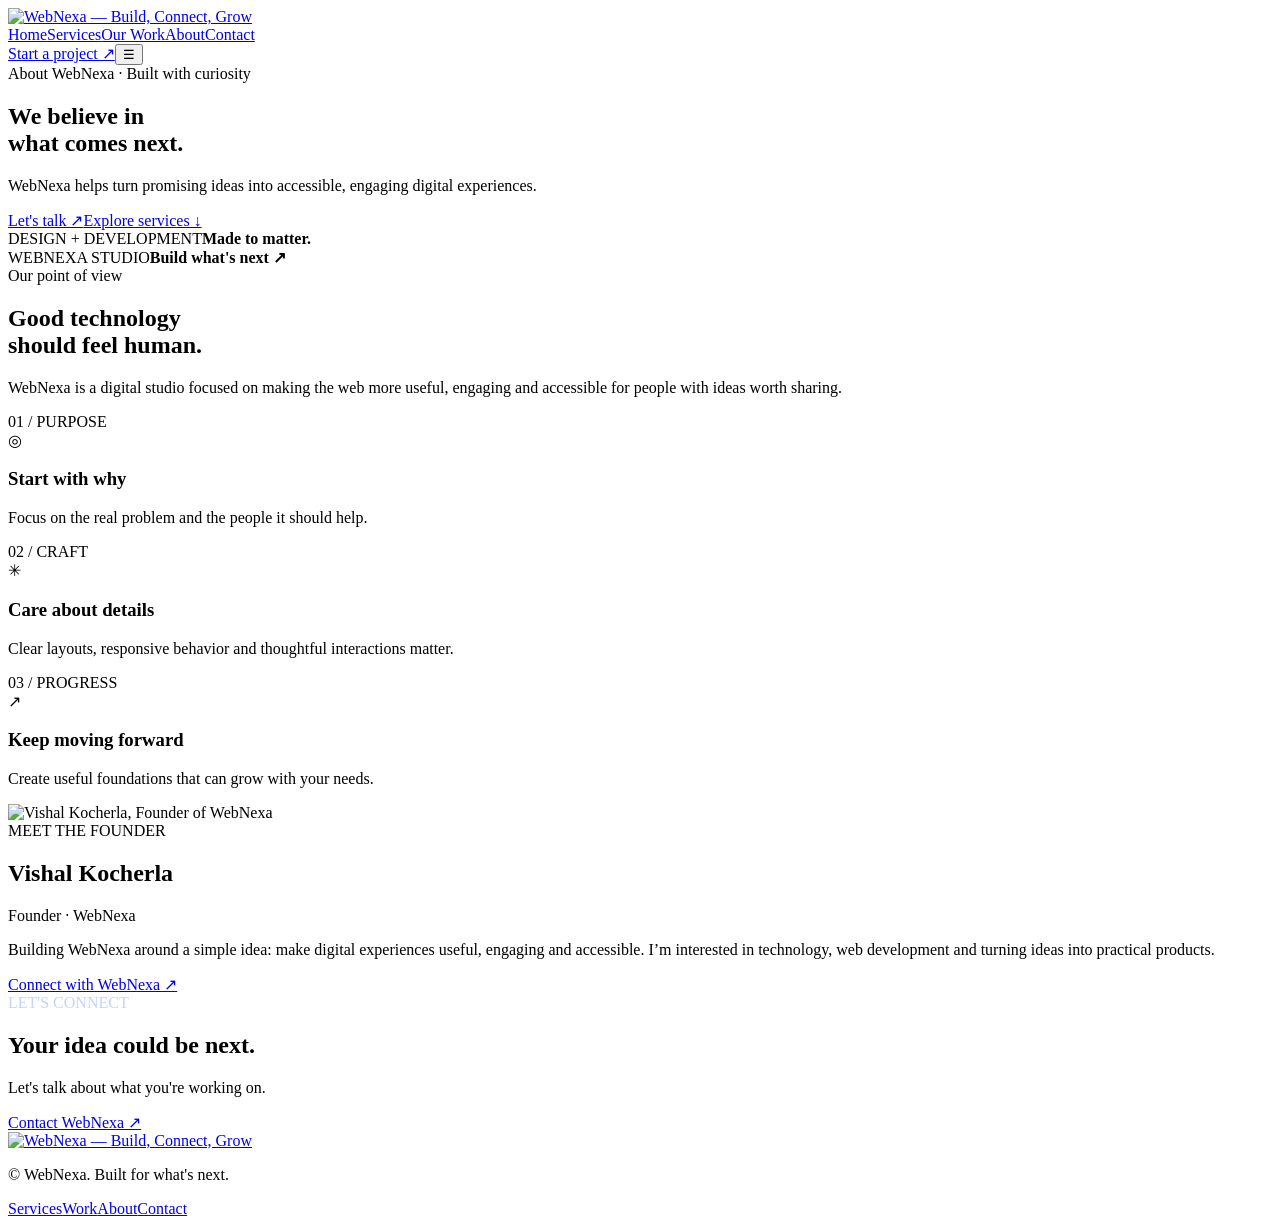
==== about.html @ ec979668 "Add files via upload" ====
<!doctype html><html lang="en"><head><meta charset="utf-8"><meta name="viewport" content="width=device-width,initial-scale=1"><title>About | WebNexa</title><meta name="description" content="Learn about WebNexa, founded by Vishal Kocherla."><link rel="icon" href="assets/favicon.svg" type="image/svg+xml"><link rel="stylesheet" href="css/style.css"></head><body><header class="topbar"><div class="wrap nav"><a class="brand" href="index.html" aria-label="WebNexa home"><img class="brand-logo" src="assets/webnexa-logo.svg" alt="WebNexa — Build, Connect, Grow"></a><nav class="navlinks" id="navlinks"><a href="index.html">Home</a><a href="services.html">Services</a><a href="work.html">Our Work</a><a href="about.html">About</a><a href="contact.html">Contact</a></nav><a class="navcta" href="contact.html">Start a project ↗</a><button class="menu" id="menu" aria-label="Toggle menu">☰</button></div></header><main><section class="hero"><div class="wrap hero-grid"><div><div class="eyebrow"><span class="pulse"></span>About WebNexa · Built with curiosity</div><h1>We believe in<br><span class="grad">what comes next.</span></h1><p>WebNexa helps turn promising ideas into accessible, engaging digital experiences.</p><div class="hero-actions"><a class="btn" href="contact.html">Let's talk ↗</a><a class="btn secondary" href="services.html">Explore services ↓</a></div></div><div class="visual"><div class="orbit"></div><div class="orb"></div><div class="floatcard fc1"><span>DESIGN + DEVELOPMENT</span><b>Made to matter.</b></div><div class="floatcard fc2"><span>WEBNEXA STUDIO</span><b>Build what's next ↗</b></div></div></div></section><section class="section"><div class="wrap"><div class="section-head reveal"><div><div class="kicker">Our point of view</div><h2>Good technology<br>should feel human.</h2></div><p>WebNexa is a digital studio focused on making the web more useful, engaging and accessible for people with ideas worth sharing.</p></div><div class="cards"><article class="card reveal"><span class="num">01 / PURPOSE</span><div class="ico">◎</div><h3>Start with why</h3><p>Focus on the real problem and the people it should help.</p></article><article class="card reveal"><span class="num">02 / CRAFT</span><div class="ico">✳</div><h3>Care about details</h3><p>Clear layouts, responsive behavior and thoughtful interactions matter.</p></article><article class="card reveal"><span class="num">03 / PROGRESS</span><div class="ico">↗</div><h3>Keep moving forward</h3><p>Create useful foundations that can grow with your needs.</p></article></div></div></section><section class="section dark founder-section"><div class="wrap"><div class="founder-profile reveal"><div class="founder-photo-frame"><img src="assets/vishal-kocherla.jpeg" alt="Vishal Kocherla, Founder of WebNexa" class="founder-photo" loading="lazy"></div><div class="founder-copy"><div class="kicker">MEET THE FOUNDER</div><h2>Vishal Kocherla</h2><p class="founder-role">Founder · WebNexa</p><p>Building WebNexa around a simple idea: make digital experiences useful, engaging and accessible. I’m interested in technology, web development and turning ideas into practical products.</p><a class="btn" href="contact.html">Connect with WebNexa ↗</a></div></div></div></section><section class="cta"><div class="wrap"><div class="cta-box reveal"><div class="kicker" style="color:#c4d2ff">LET'S CONNECT</div><h2>Your idea could be next.</h2><p>Let's talk about what you're working on.</p><a class="btn" href="contact.html">Contact WebNexa ↗</a></div></div></section></main><footer><div class="wrap foot"><div><a class="brand" href="index.html" aria-label="WebNexa home"><img class="brand-logo" src="assets/webnexa-logo.svg" alt="WebNexa — Build, Connect, Grow"></a><p>© <span id="year"></span> WebNexa. Built for what's next.</p></div><div class="footlinks"><a href="services.html">Services</a><a href="work.html">Work</a><a href="about.html">About</a><a href="contact.html">Contact</a></div></div></footer><script src="js/site.js"></script></body></html>
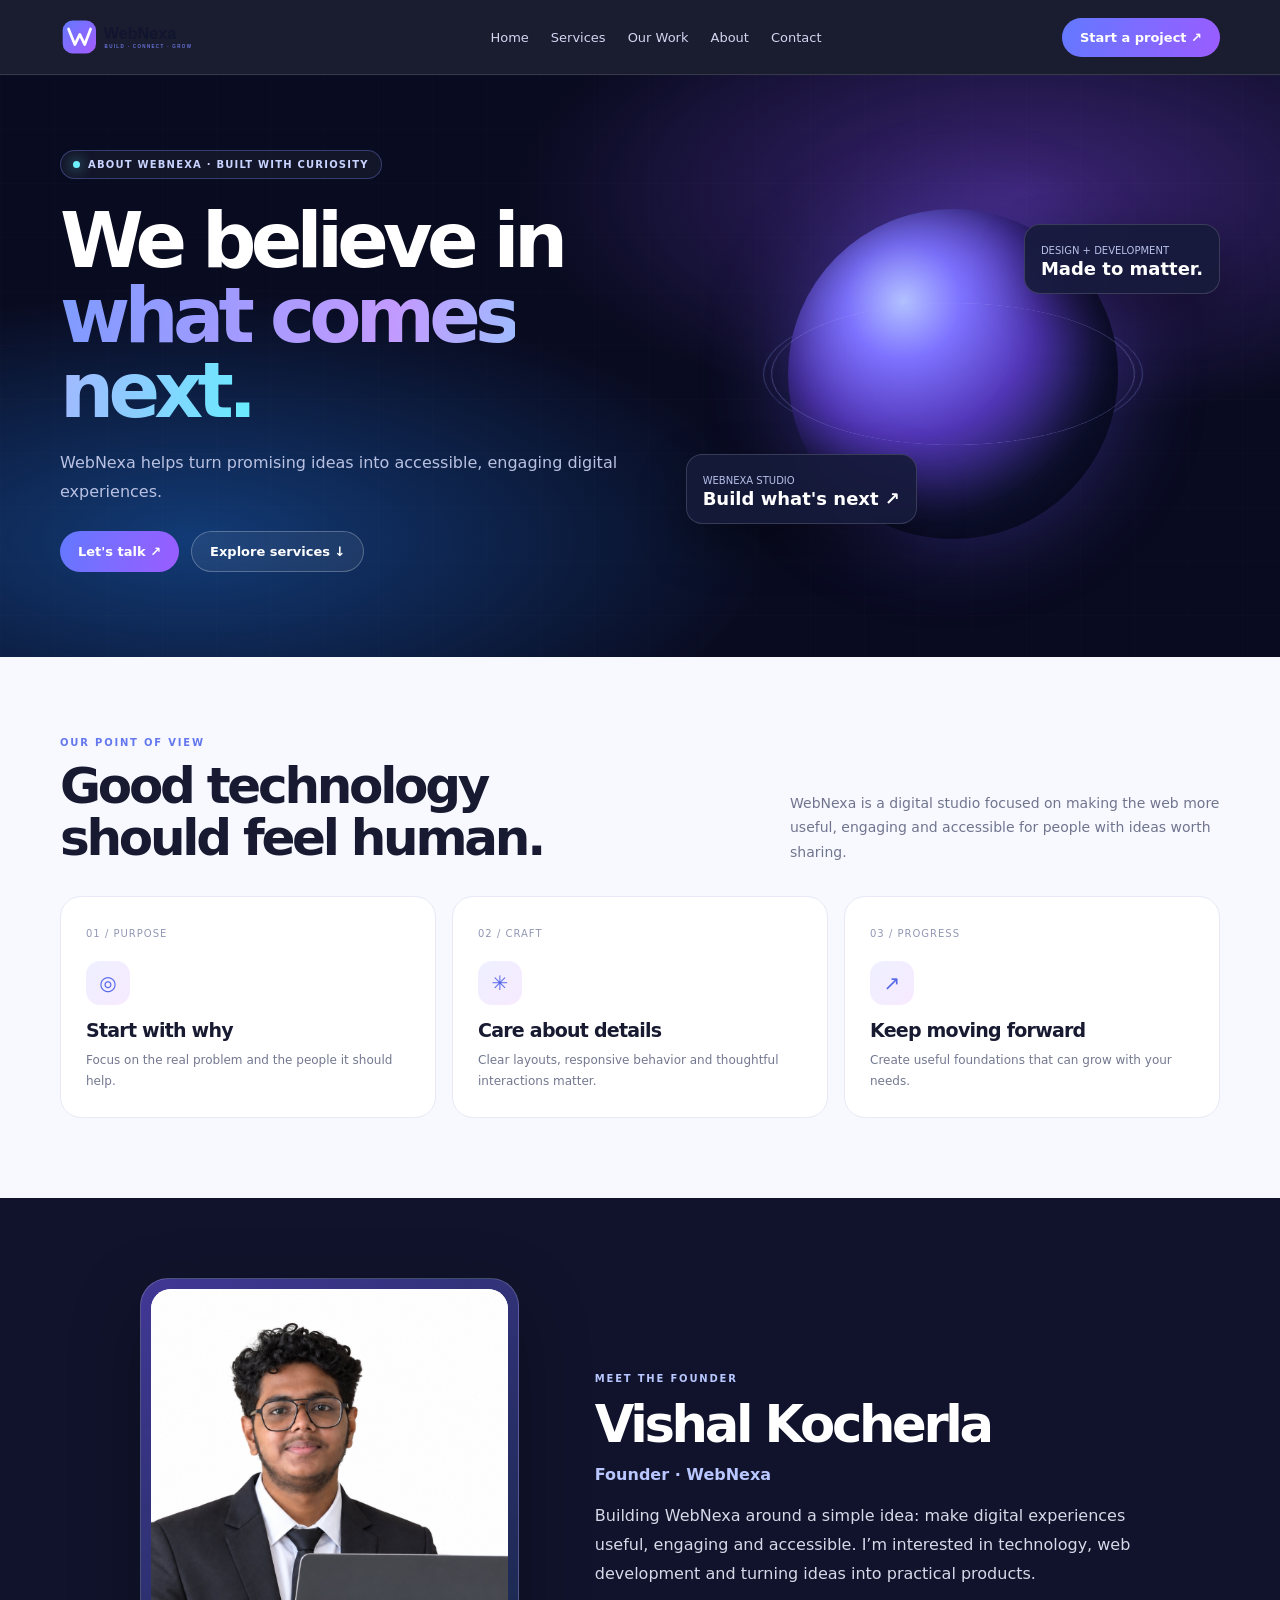
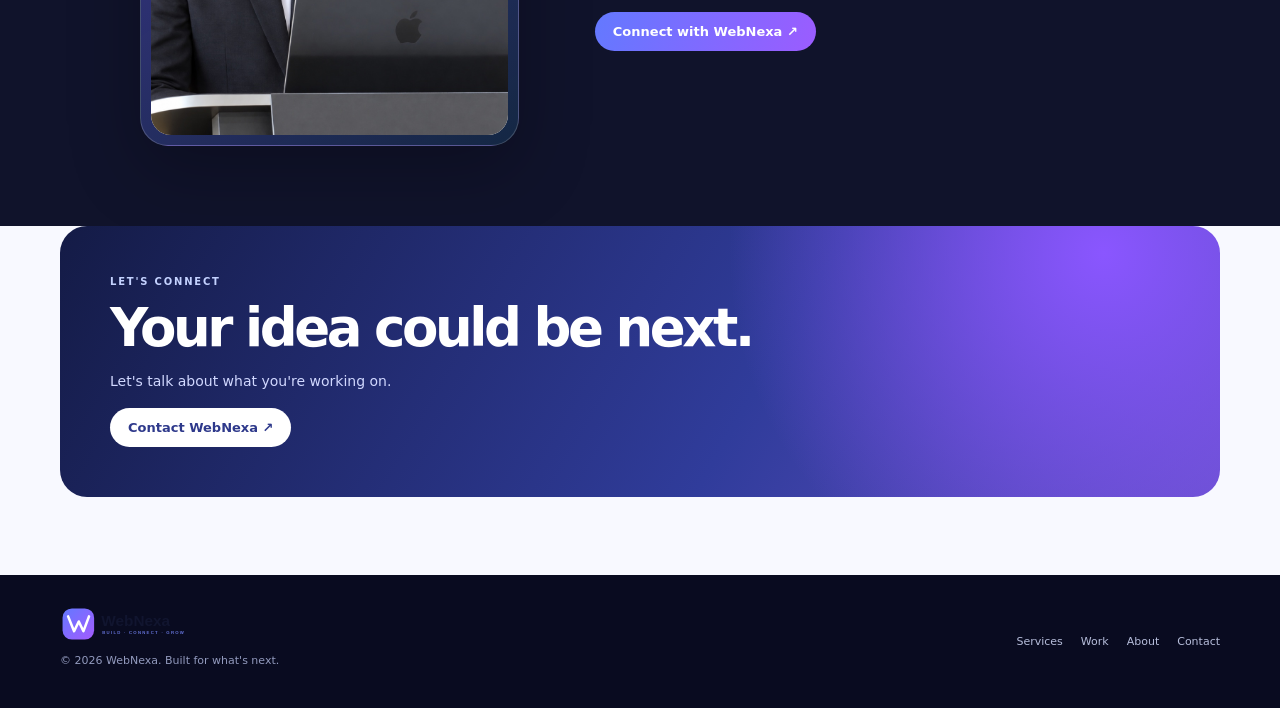
==== commit 8bfd80a7: "Add files via upload" ====
--- a/about.html
+++ b/about.html
@@ -1 +1 @@
-<!doctype html><html lang="en"><head><meta charset="utf-8"><meta name="viewport" content="width=device-width,initial-scale=1"><title>About | WebNexa</title><meta name="description" content="Learn about WebNexa, founded by Vishal Kocherla."><link rel="icon" href="assets/favicon.svg" type="image/svg+xml"><link rel="stylesheet" href="css/style.css"></head><body><header class="topbar"><div class="wrap nav"><a class="brand" href="index.html" aria-label="WebNexa home"><img class="brand-logo" src="assets/webnexa-logo.svg" alt="WebNexa — Build, Connect, Grow"></a><nav class="navlinks" id="navlinks"><a href="index.html">Home</a><a href="services.html">Services</a><a href="work.html">Our Work</a><a href="about.html">About</a><a href="contact.html">Contact</a></nav><a class="navcta" href="contact.html">Start a project ↗</a><button class="menu" id="menu" aria-label="Toggle menu">☰</button></div></header><main><section class="hero"><div class="wrap hero-grid"><div><div class="eyebrow"><span class="pulse"></span>About WebNexa · Built with curiosity</div><h1>We believe in<br><span class="grad">what comes next.</span></h1><p>WebNexa helps turn promising ideas into accessible, engaging digital experiences.</p><div class="hero-actions"><a class="btn" href="contact.html">Let's talk ↗</a><a class="btn secondary" href="services.html">Explore services ↓</a></div></div><div class="visual"><div class="orbit"></div><div class="orb"></div><div class="floatcard fc1"><span>DESIGN + DEVELOPMENT</span><b>Made to matter.</b></div><div class="floatcard fc2"><span>WEBNEXA STUDIO</span><b>Build what's next ↗</b></div></div></div></section><section class="section"><div class="wrap"><div class="section-head reveal"><div><div class="kicker">Our point of view</div><h2>Good technology<br>should feel human.</h2></div><p>WebNexa is a digital studio focused on making the web more useful, engaging and accessible for people with ideas worth sharing.</p></div><div class="cards"><article class="card reveal"><span class="num">01 / PURPOSE</span><div class="ico">◎</div><h3>Start with why</h3><p>Focus on the real problem and the people it should help.</p></article><article class="card reveal"><span class="num">02 / CRAFT</span><div class="ico">✳</div><h3>Care about details</h3><p>Clear layouts, responsive behavior and thoughtful interactions matter.</p></article><article class="card reveal"><span class="num">03 / PROGRESS</span><div class="ico">↗</div><h3>Keep moving forward</h3><p>Create useful foundations that can grow with your needs.</p></article></div></div></section><section class="section dark founder-section"><div class="wrap"><div class="founder-profile reveal"><div class="founder-photo-frame"><img src="assets/vishal-kocherla.jpeg" alt="Vishal Kocherla, Founder of WebNexa" class="founder-photo" loading="lazy"></div><div class="founder-copy"><div class="kicker">MEET THE FOUNDER</div><h2>Vishal Kocherla</h2><p class="founder-role">Founder · WebNexa</p><p>Building WebNexa around a simple idea: make digital experiences useful, engaging and accessible. I’m interested in technology, web development and turning ideas into practical products.</p><a class="btn" href="contact.html">Connect with WebNexa ↗</a></div></div></div></section><section class="cta"><div class="wrap"><div class="cta-box reveal"><div class="kicker" style="color:#c4d2ff">LET'S CONNECT</div><h2>Your idea could be next.</h2><p>Let's talk about what you're working on.</p><a class="btn" href="contact.html">Contact WebNexa ↗</a></div></div></section></main><footer><div class="wrap foot"><div><a class="brand" href="index.html" aria-label="WebNexa home"><img class="brand-logo" src="assets/webnexa-logo.svg" alt="WebNexa — Build, Connect, Grow"></a><p>© <span id="year"></span> WebNexa. Built for what's next.</p></div><div class="footlinks"><a href="services.html">Services</a><a href="work.html">Work</a><a href="about.html">About</a><a href="contact.html">Contact</a></div></div></footer><script src="js/site.js"></script></body></html>+<!doctype html><html lang="en"><head><meta charset="utf-8"><meta name="viewport" content="width=device-width,initial-scale=1"><title>About | WebNexa</title><meta name="description" content="Learn about WebNexa, founded by Vishal Kocherla."><link rel="icon" href="favicon.svg" type="image/svg+xml"><link rel="stylesheet" href="style.css"></head><body><header class="topbar"><div class="wrap nav"><a class="brand" href="index.html" aria-label="WebNexa home"><img class="brand-logo" src="webnexa-logo.svg" alt="WebNexa — Build, Connect, Grow"></a><nav class="navlinks" id="navlinks"><a href="index.html">Home</a><a href="services.html">Services</a><a href="work.html">Our Work</a><a href="about.html">About</a><a href="contact.html">Contact</a></nav><a class="navcta" href="contact.html">Start a project ↗</a><button class="menu" id="menu" aria-label="Toggle menu">☰</button></div></header><main><section class="hero"><div class="wrap hero-grid"><div><div class="eyebrow"><span class="pulse"></span>About WebNexa · Built with curiosity</div><h1>We believe in<br><span class="grad">what comes next.</span></h1><p>WebNexa helps turn promising ideas into accessible, engaging digital experiences.</p><div class="hero-actions"><a class="btn" href="contact.html">Let's talk ↗</a><a class="btn secondary" href="services.html">Explore services ↓</a></div></div><div class="visual"><div class="orbit"></div><div class="orb"></div><div class="floatcard fc1"><span>DESIGN + DEVELOPMENT</span><b>Made to matter.</b></div><div class="floatcard fc2"><span>WEBNEXA STUDIO</span><b>Build what's next ↗</b></div></div></div></section><section class="section"><div class="wrap"><div class="section-head reveal"><div><div class="kicker">Our point of view</div><h2>Good technology<br>should feel human.</h2></div><p>WebNexa is a digital studio focused on making the web more useful, engaging and accessible for people with ideas worth sharing.</p></div><div class="cards"><article class="card reveal"><span class="num">01 / PURPOSE</span><div class="ico">◎</div><h3>Start with why</h3><p>Focus on the real problem and the people it should help.</p></article><article class="card reveal"><span class="num">02 / CRAFT</span><div class="ico">✳</div><h3>Care about details</h3><p>Clear layouts, responsive behavior and thoughtful interactions matter.</p></article><article class="card reveal"><span class="num">03 / PROGRESS</span><div class="ico">↗</div><h3>Keep moving forward</h3><p>Create useful foundations that can grow with your needs.</p></article></div></div></section><section class="section dark founder-section"><div class="wrap"><div class="founder-profile reveal"><div class="founder-photo-frame"><img src="vishal-kocherla.jpeg" alt="Vishal Kocherla, Founder of WebNexa" class="founder-photo" loading="lazy"></div><div class="founder-copy"><div class="kicker">MEET THE FOUNDER</div><h2>Vishal Kocherla</h2><p class="founder-role">Founder · WebNexa</p><p>Building WebNexa around a simple idea: make digital experiences useful, engaging and accessible. I’m interested in technology, web development and turning ideas into practical products.</p><a class="btn" href="contact.html">Connect with WebNexa ↗</a></div></div></div></section><section class="cta"><div class="wrap"><div class="cta-box reveal"><div class="kicker" style="color:#c4d2ff">LET'S CONNECT</div><h2>Your idea could be next.</h2><p>Let's talk about what you're working on.</p><a class="btn" href="contact.html">Contact WebNexa ↗</a></div></div></section></main><footer><div class="wrap foot"><div><a class="brand" href="index.html" aria-label="WebNexa home"><img class="brand-logo" src="webnexa-logo.svg" alt="WebNexa — Build, Connect, Grow"></a><p>© <span id="year"></span> WebNexa. Built for what's next.</p></div><div class="footlinks"><a href="services.html">Services</a><a href="work.html">Work</a><a href="about.html">About</a><a href="contact.html">Contact</a></div></div></footer><script src="site.js"></script></body></html>
--- a/style.css
+++ b/style.css
@@ -0,0 +1,12 @@
+/* WebNexa shared responsive theme */
+:root{--paper:#f8f9ff;--ink:#171a31;--blue:#6379ff;--violet:#9b5cff;--navy:#090b20;--muted:#737890;--line:#e7e9f6}
+*{box-sizing:border-box}html{scroll-behavior:smooth;scroll-padding-top:90px}body{margin:0;background:var(--paper);color:var(--ink);font-family:Inter,system-ui,-apple-system,"Segoe UI",sans-serif}a{color:inherit;text-decoration:none}.wrap{width:min(1160px,calc(100% - 36px));margin:auto}.topbar{position:sticky;top:0;z-index:10;background:#090b20ed;backdrop-filter:blur(14px);color:#fff;border-bottom:1px solid #ffffff20}.nav{height:74px;display:flex;align-items:center;justify-content:space-between;gap:20px}.brand{display:flex;align-items:center;gap:10px;font-weight:850;font-size:21px;letter-spacing:-.04em}.brand small{display:block;font-size:8px;letter-spacing:.2em;color:#aeb7ff}.mark{display:grid;place-items:center;width:38px;height:38px;border-radius:12px;background:linear-gradient(135deg,#6379ff,#a45bff);color:#fff}.navlinks{display:flex;gap:22px;font-size:13px;color:#d2d6f1}.navlinks a:hover{color:#75edff}.navcta,.btn{display:inline-flex;align-items:center;justify-content:center;padding:12px 18px;border-radius:999px;background:linear-gradient(110deg,#6379ff,#9b5cff);color:white;font-size:13px;font-weight:750;border:0;cursor:pointer;transition:.25s}.btn:hover,.navcta:hover{transform:translateY(-2px);box-shadow:0 10px 28px #625cff55}.btn.secondary{background:#ffffff10;border:1px solid #ffffff40}.menu{display:none;background:transparent;border:1px solid #ffffff40;color:#fff;border-radius:10px;padding:8px 11px;font-size:20px}.hero{position:relative;overflow:hidden;color:#fff;background:radial-gradient(ellipse at 80% 20%,#3b2474,transparent 35%),radial-gradient(ellipse at 15% 80%,#123b76,transparent 38%),#090b20;padding:75px 0 60px}.hero:before{content:"";position:absolute;inset:0;opacity:.16;background-image:linear-gradient(#fff1 1px,transparent 1px),linear-gradient(90deg,#fff1 1px,transparent 1px);background-size:54px 54px}.hero-grid{position:relative;display:grid;grid-template-columns:1.05fr .95fr;gap:35px;align-items:center}.eyebrow,.tag{display:inline-flex;align-items:center;gap:8px;padding:8px 12px;border:1px solid #7f8cff55;background:#ffffff0b;border-radius:999px;color:#c8d4ff;font-size:10px;font-weight:800;letter-spacing:.12em;text-transform:uppercase}.pulse{height:7px;width:7px;background:#6ef1ff;border-radius:50%;box-shadow:0 0 14px #6ef1ff}.hero h1{font-size:clamp(42px,6vw,76px);line-height:.99;letter-spacing:-.075em;margin:24px 0 20px}.grad{background:linear-gradient(100deg,#7e9bff,#c29aff 52%,#68edff);-webkit-background-clip:text;background-clip:text;color:transparent}.hero p{font-size:16px;line-height:1.8;color:#b9c1e2;max-width:560px}.hero-actions{display:flex;gap:12px;flex-wrap:wrap;margin:25px 0}.visual{position:relative;min-height:350px;display:grid;place-items:center}.orb{position:absolute;width:min(330px,85%);aspect-ratio:1;border-radius:50%;background:radial-gradient(circle at 35% 28%,#b2c1ff,#7d72ff 18%,#5236b7 42%,#15183f 70%);box-shadow:inset -20px -20px 70px #06081b,0 0 90px #7359ff55;animation:float 7s ease-in-out infinite}.orb:after{content:"";position:absolute;inset:-17px;border:1px solid #a6a6ff55;border-radius:50%;transform:rotateX(67deg) rotateZ(-25deg)}.orbit{position:absolute;width:380px;max-width:100%;aspect-ratio:1;border:1px solid #8ca4ff55;border-radius:50%;transform:rotateX(68deg) rotateZ(28deg);animation:spin 24s linear infinite}.orbit:before{content:"";position:absolute;top:10%;left:18%;width:13px;height:13px;border-radius:50%;background:#66eaff;box-shadow:0 0 24px #66eaff}.floatcard{position:absolute;z-index:2;background:#171b3be8;border:1px solid #ffffff26;backdrop-filter:blur(14px);border-radius:16px;padding:14px 16px;box-shadow:0 20px 50px #0005;animation:float 6s ease-in-out infinite}.floatcard b{display:block;font-size:18px}.floatcard span{font-size:10px;color:#b7c0e9}.fc1{top:25px;right:0}.fc2{bottom:25px;left:0;animation-delay:-2s}.stats{background:#10132c;color:white;border-block:1px solid #ffffff16}.statgrid{display:grid;grid-template-columns:repeat(4,1fr);padding:24px 0}.stat{padding:8px 20px;border-right:1px solid #ffffff18}.stat:first-child{padding-left:0}.stat:last-child{border:0}.stat strong{display:block;font-size:29px;letter-spacing:-.05em}.stat span{font-size:10px;color:#aeb6d9;letter-spacing:.1em;text-transform:uppercase}.section{padding:80px 0}.section-head{display:flex;justify-content:space-between;gap:26px;align-items:end;margin-bottom:32px}.kicker{color:#6478ee;font-size:10px;letter-spacing:.18em;text-transform:uppercase;font-weight:850}.section h2{font-size:clamp(32px,4vw,50px);letter-spacing:-.065em;line-height:1.04;margin:12px 0 0}.section-head p{max-width:430px;color:#70758e;line-height:1.75;margin:0;font-size:14px}.cards{display:grid;grid-template-columns:repeat(3,1fr);gap:16px}.card{padding:25px;border:1px solid var(--line);background:white;border-radius:21px;min-height:205px;transition:.3s}.card:hover{transform:translateY(-5px);box-shadow:0 20px 50px #252c5a12;border-color:#c6cbff}.num{font-size:10px;color:#9298b4;letter-spacing:.1em}.ico{display:grid;place-items:center;width:44px;height:44px;margin:20px 0 14px;border-radius:14px;color:#5668e8;background:linear-gradient(135deg,#eef0ff,#f7eaff);font-size:20px}.card h3{margin:0 0 9px;font-size:19px;letter-spacing:-.04em}.card p{margin:0;color:#737890;font-size:12px;line-height:1.75}.dark{background:#10132b;color:white;overflow:hidden}.dark .section-head p{color:#b1b7d3}.dark .kicker{color:#a8b2ff}.projects{display:grid;grid-template-columns:1.15fr .85fr;gap:16px}.project{border-radius:23px;min-height:265px;position:relative;background:linear-gradient(140deg,#293c88,#6e45bb 60%,#f38cc4);padding:25px;display:flex;flex-direction:column;justify-content:space-between;color:white;overflow:hidden}.project:nth-child(2){background:linear-gradient(145deg,#153f5b,#247fa5 55%,#68dfd0)}.project:nth-child(3){grid-column:1/-1;min-height:185px;background:linear-gradient(120deg,#262344,#5e50b7 60%,#8f9dff)}.project:after{content:"";position:absolute;right:-35px;bottom:-75px;width:230px;height:230px;border:1px solid #ffffff45;border-radius:50%;box-shadow:0 0 0 25px #ffffff08,0 0 0 50px #ffffff06}.project h3{position:relative;z-index:1;font-size:clamp(23px,3vw,36px);letter-spacing:-.06em;margin:0 0 8px}.project p{position:relative;z-index:1;color:#ffffffcc;font-size:12px;margin:0}.arrow{position:absolute;z-index:1;right:23px;bottom:20px;font-size:21px}.steps{display:grid;grid-template-columns:repeat(4,1fr);gap:14px}.step{padding:22px 18px;border-left:2px solid #d8dcff}.step .n{font-size:11px;color:#6677ef;font-weight:900;letter-spacing:.12em}.step h3{font-size:17px;margin:15px 0 8px}.step p{font-size:12px;line-height:1.75;color:#737890;margin:0}.cta{padding:0 0 78px}.cta-box{border-radius:27px;padding:50px;background:radial-gradient(circle at 90% 10%,#8a56ff,transparent 35%),linear-gradient(120deg,#141b46,#303c9b 60%,#6650c9);color:white}.cta-box h2{font-size:clamp(34px,4.5vw,53px);line-height:1.05;letter-spacing:-.065em;margin:13px 0}.cta-box p{color:#d1d8ff;max-width:520px;line-height:1.7;font-size:14px}.cta-box .btn{background:white;color:#2e398b}footer{background:#090b20;color:white;padding:30px 0}.foot{display:flex;align-items:center;justify-content:space-between;gap:20px}.foot p{color:#929abd;font-size:11px}.footlinks{display:flex;gap:18px;color:#b7bedb;font-size:11px}.reveal{opacity:0;transform:translateY(18px);transition:opacity .7s ease,transform .7s ease}.reveal.visible{opacity:1;transform:none}@keyframes float{0%,100%{translate:0 0}50%{translate:0 -11px}}@keyframes spin{to{transform:rotateX(68deg) rotateZ(388deg)}}@media(max-width:850px){.navlinks{display:none;position:absolute;left:0;right:0;top:74px;padding:22px;background:#0c0f2b;flex-direction:column;align-items:flex-start}.navlinks.open{display:flex}.menu{display:block}.navcta{display:none}.hero-grid{grid-template-columns:1fr}.visual{min-height:310px}.statgrid{grid-template-columns:repeat(2,1fr);gap:12px}.stat{padding:10px 14px;border-right:0;border-bottom:1px solid #ffffff18}.section-head{display:block}.section-head p{margin-top:15px}.cards{grid-template-columns:repeat(2,1fr)}.projects{grid-template-columns:1fr}.project:nth-child(3){grid-column:auto}.steps{grid-template-columns:repeat(2,1fr)}.foot{align-items:flex-start;flex-direction:column}}@media(max-width:520px){.wrap{width:calc(100% - 28px)}.hero h1{font-size:44px}.hero p{font-size:14px}.visual{min-height:275px}.orb{width:225px}.orbit{width:265px}.cards,.steps{grid-template-columns:1fr}.section{padding:55px 0}.cta-box{padding:32px 23px}.footlinks{flex-wrap:wrap}}@media(prefers-reduced-motion:reduce){*,*:before,*:after{animation:none!important;scroll-behavior:auto!important;transition:none!important}.reveal{opacity:1;transform:none}}
+
+/* Consistent official WebNexa logo in every page header and footer */
+.brand-logo{display:block;width:190px;height:auto;max-height:52px;object-fit:contain}
+.foot .brand-logo{width:180px}
+@media(max-width:520px){.brand-logo{width:160px}.foot .brand-logo{width:155px}}
+
+
+/* Founder profile on About page */
+.founder-profile{display:grid;grid-template-columns:minmax(240px,0.82fr) minmax(0,1.18fr);gap:clamp(28px,6vw,76px);align-items:center;max-width:1000px;margin:0 auto}.founder-photo-frame{position:relative;max-width:390px;width:100%;justify-self:center;border:1px solid rgba(255,255,255,.18);border-radius:28px;padding:10px;background:linear-gradient(145deg,rgba(114,93,255,.5),rgba(56,189,248,.12));box-shadow:0 24px 70px rgba(0,0,0,.25);overflow:hidden}.founder-photo{display:block;width:100%;aspect-ratio:4/5;object-fit:cover;object-position:center 28%;border-radius:20px;background:#fff}.founder-copy h2{margin:.25em 0;font-size:clamp(2rem,4vw,3.5rem);line-height:1.08}.founder-role{font-weight:700;color:#b8c7ff;margin:0 0 18px}.founder-copy>p:not(.founder-role){max-width:560px;color:#d5d9e8;line-height:1.8;margin-bottom:24px}.founder-copy .kicker{color:#b8c7ff}@media(max-width:700px){.founder-profile{grid-template-columns:1fr;gap:28px}.founder-photo-frame{max-width:320px}.founder-copy{text-align:center}.founder-copy>p:not(.founder-role){margin-left:auto;margin-right:auto}}
